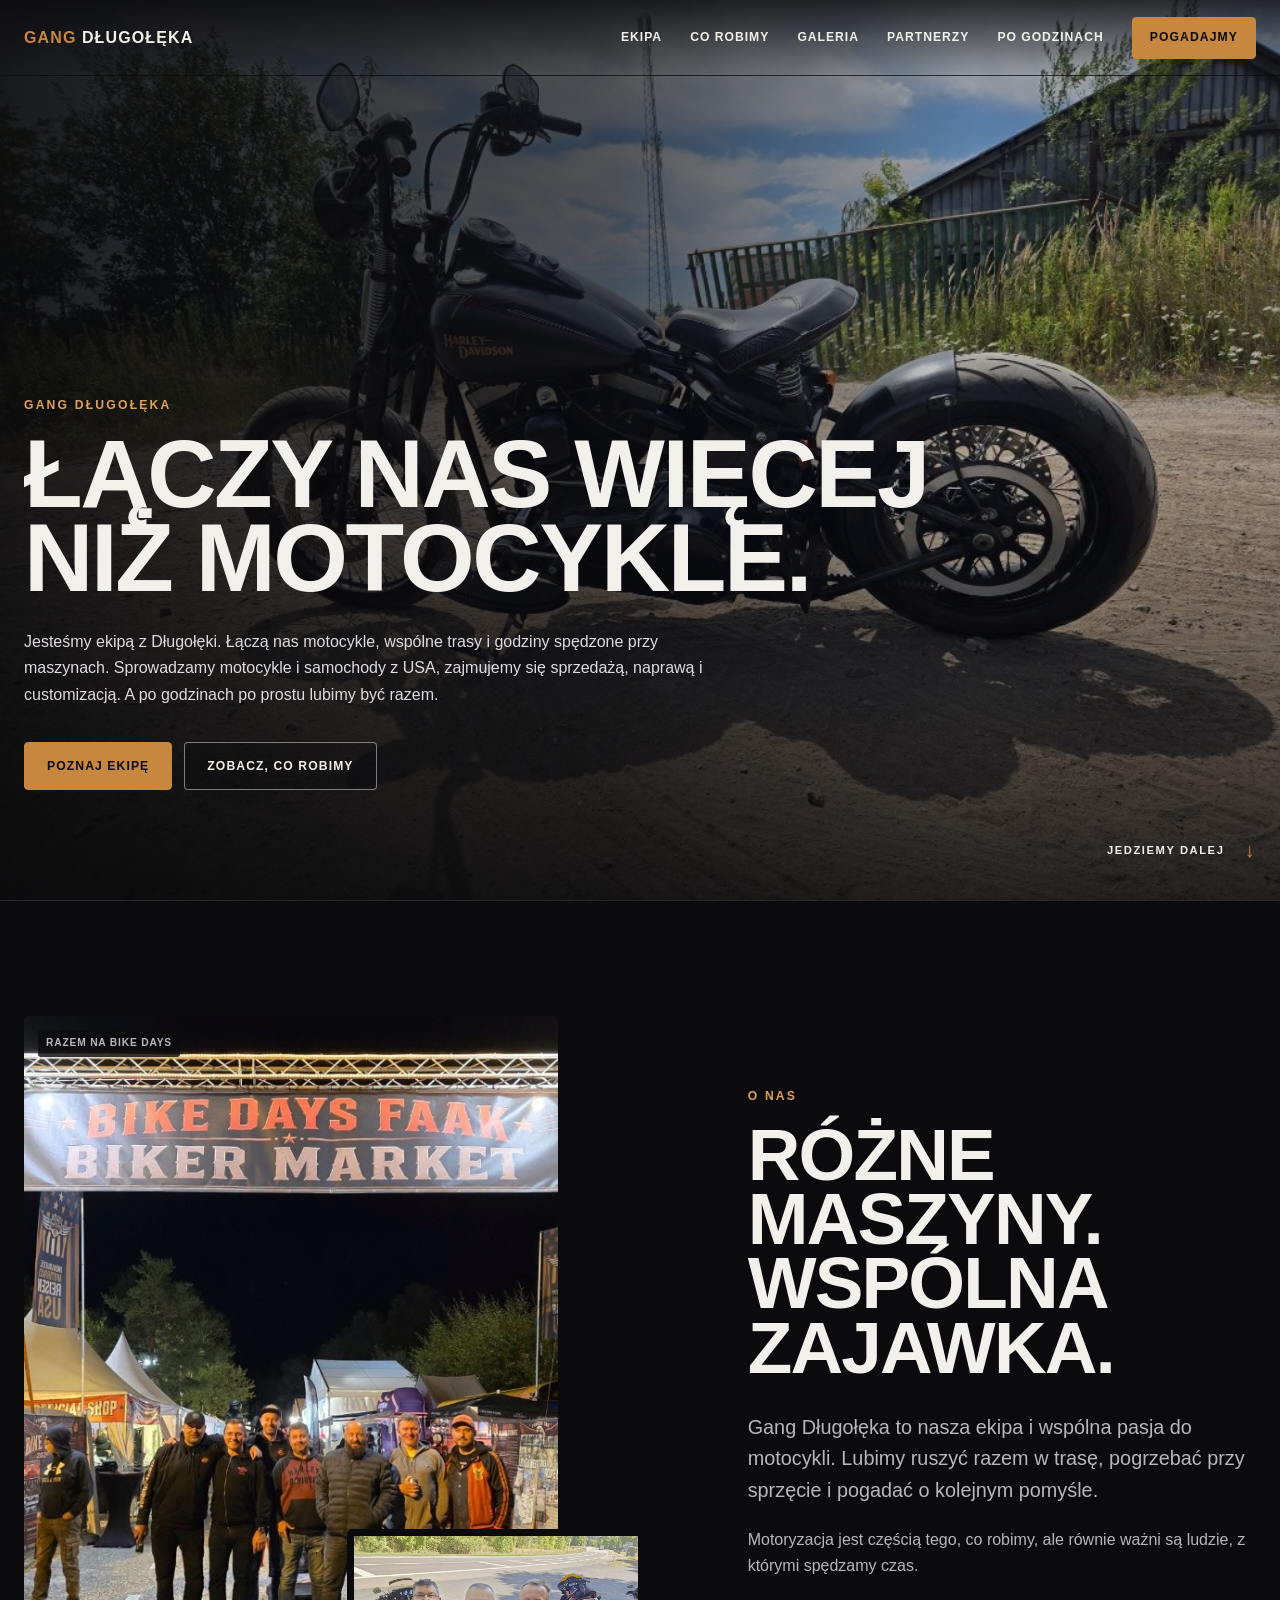
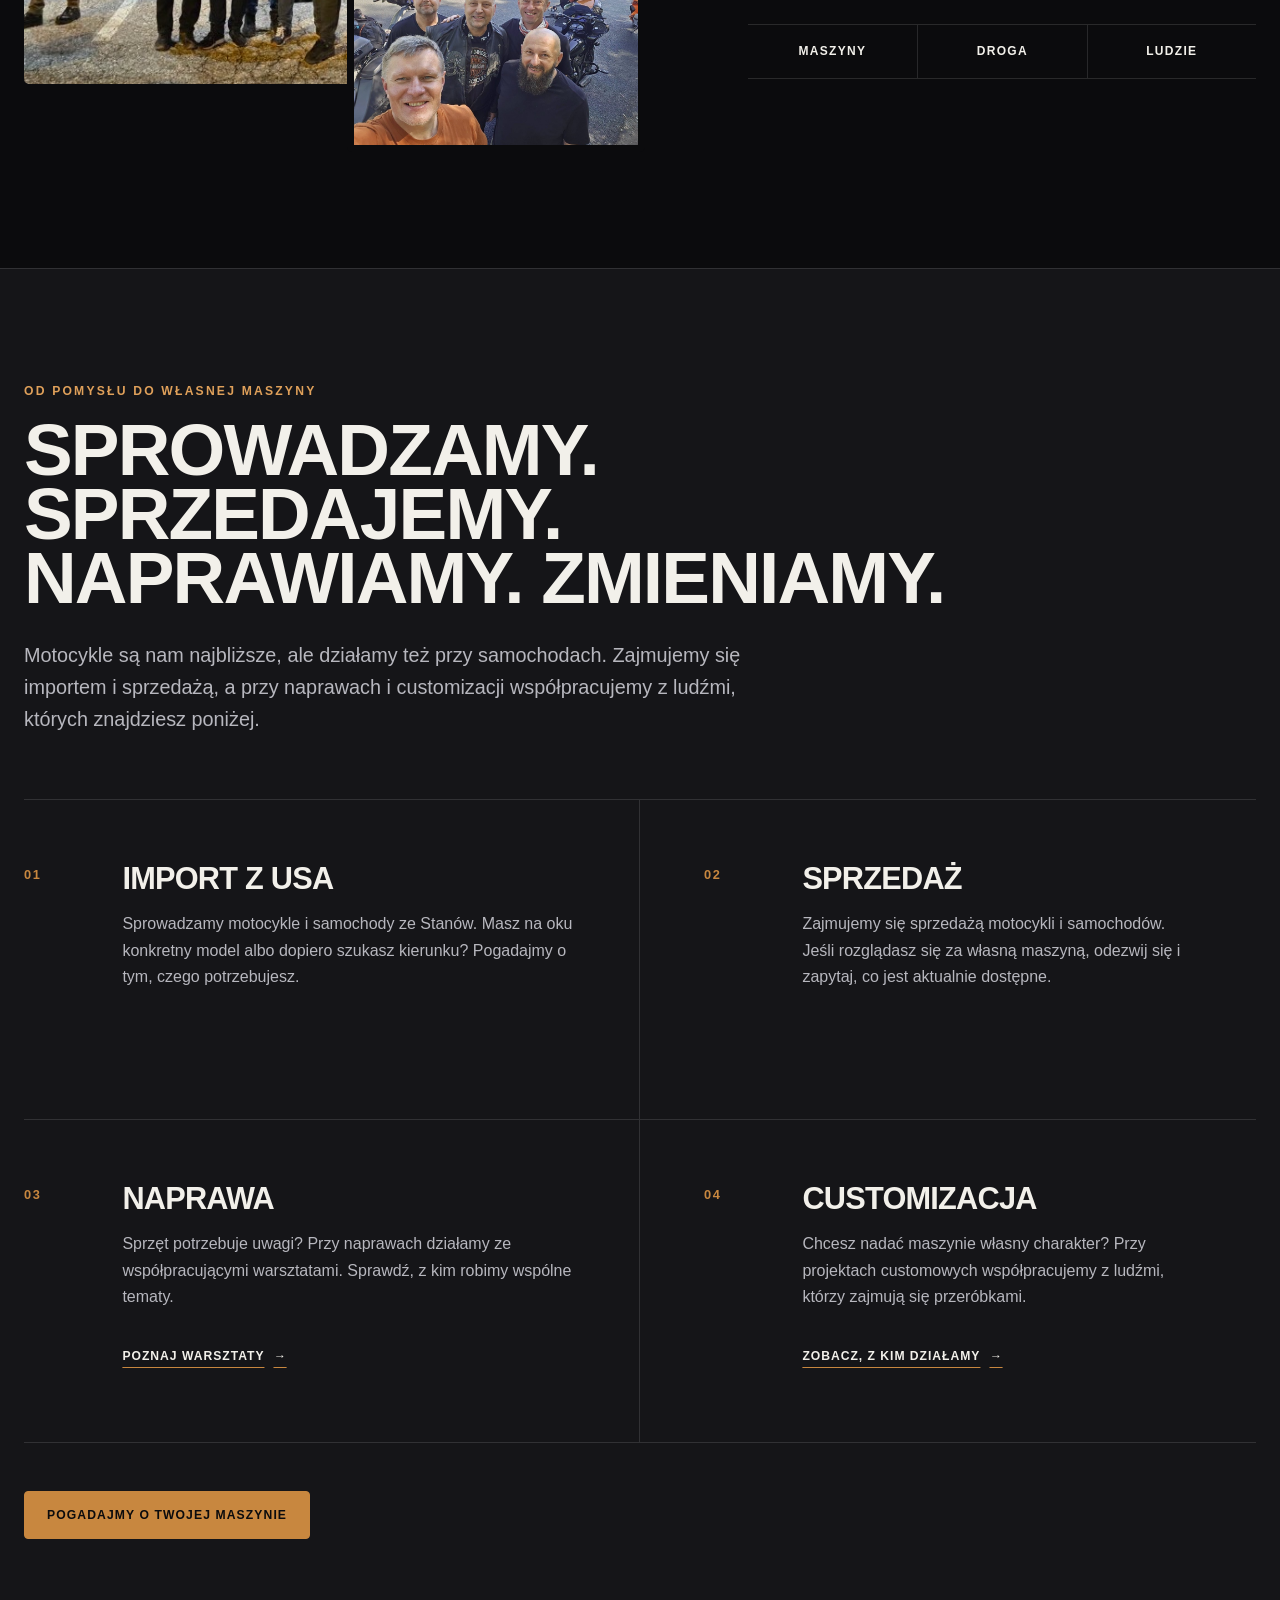
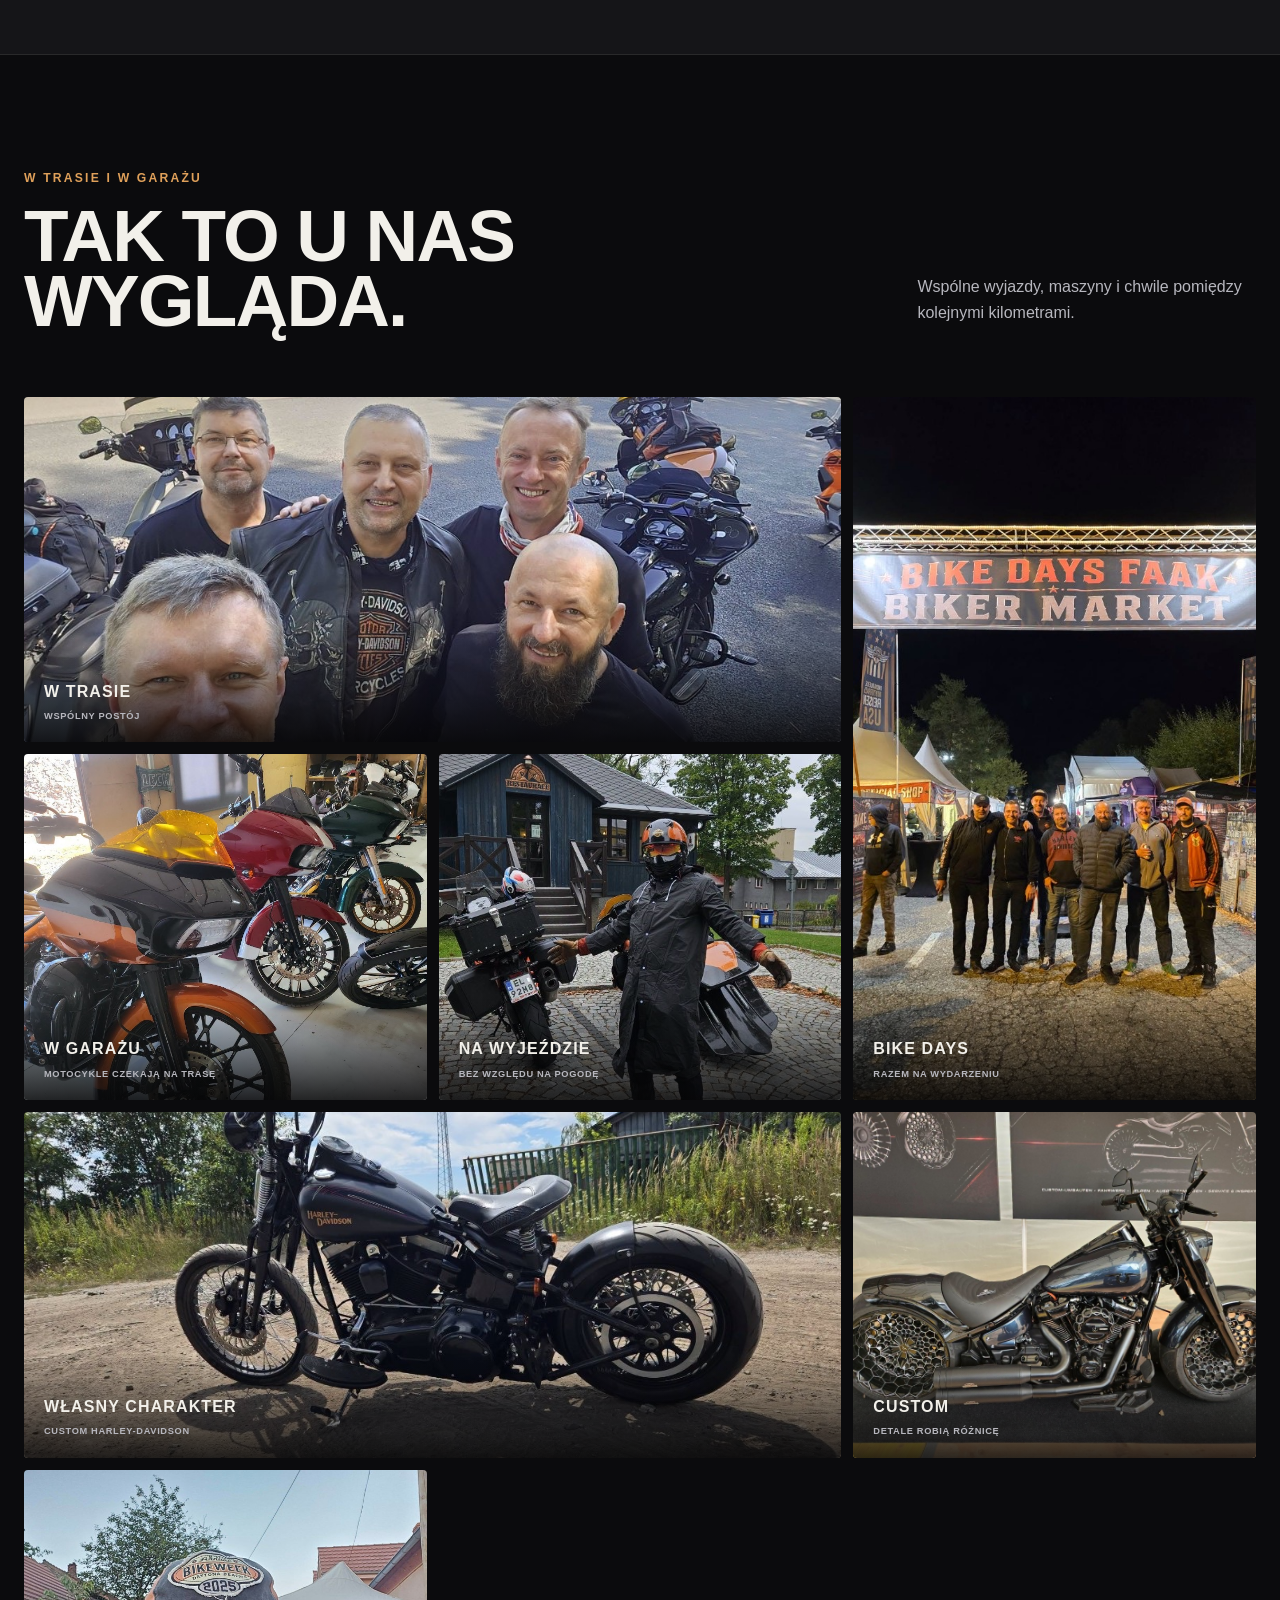
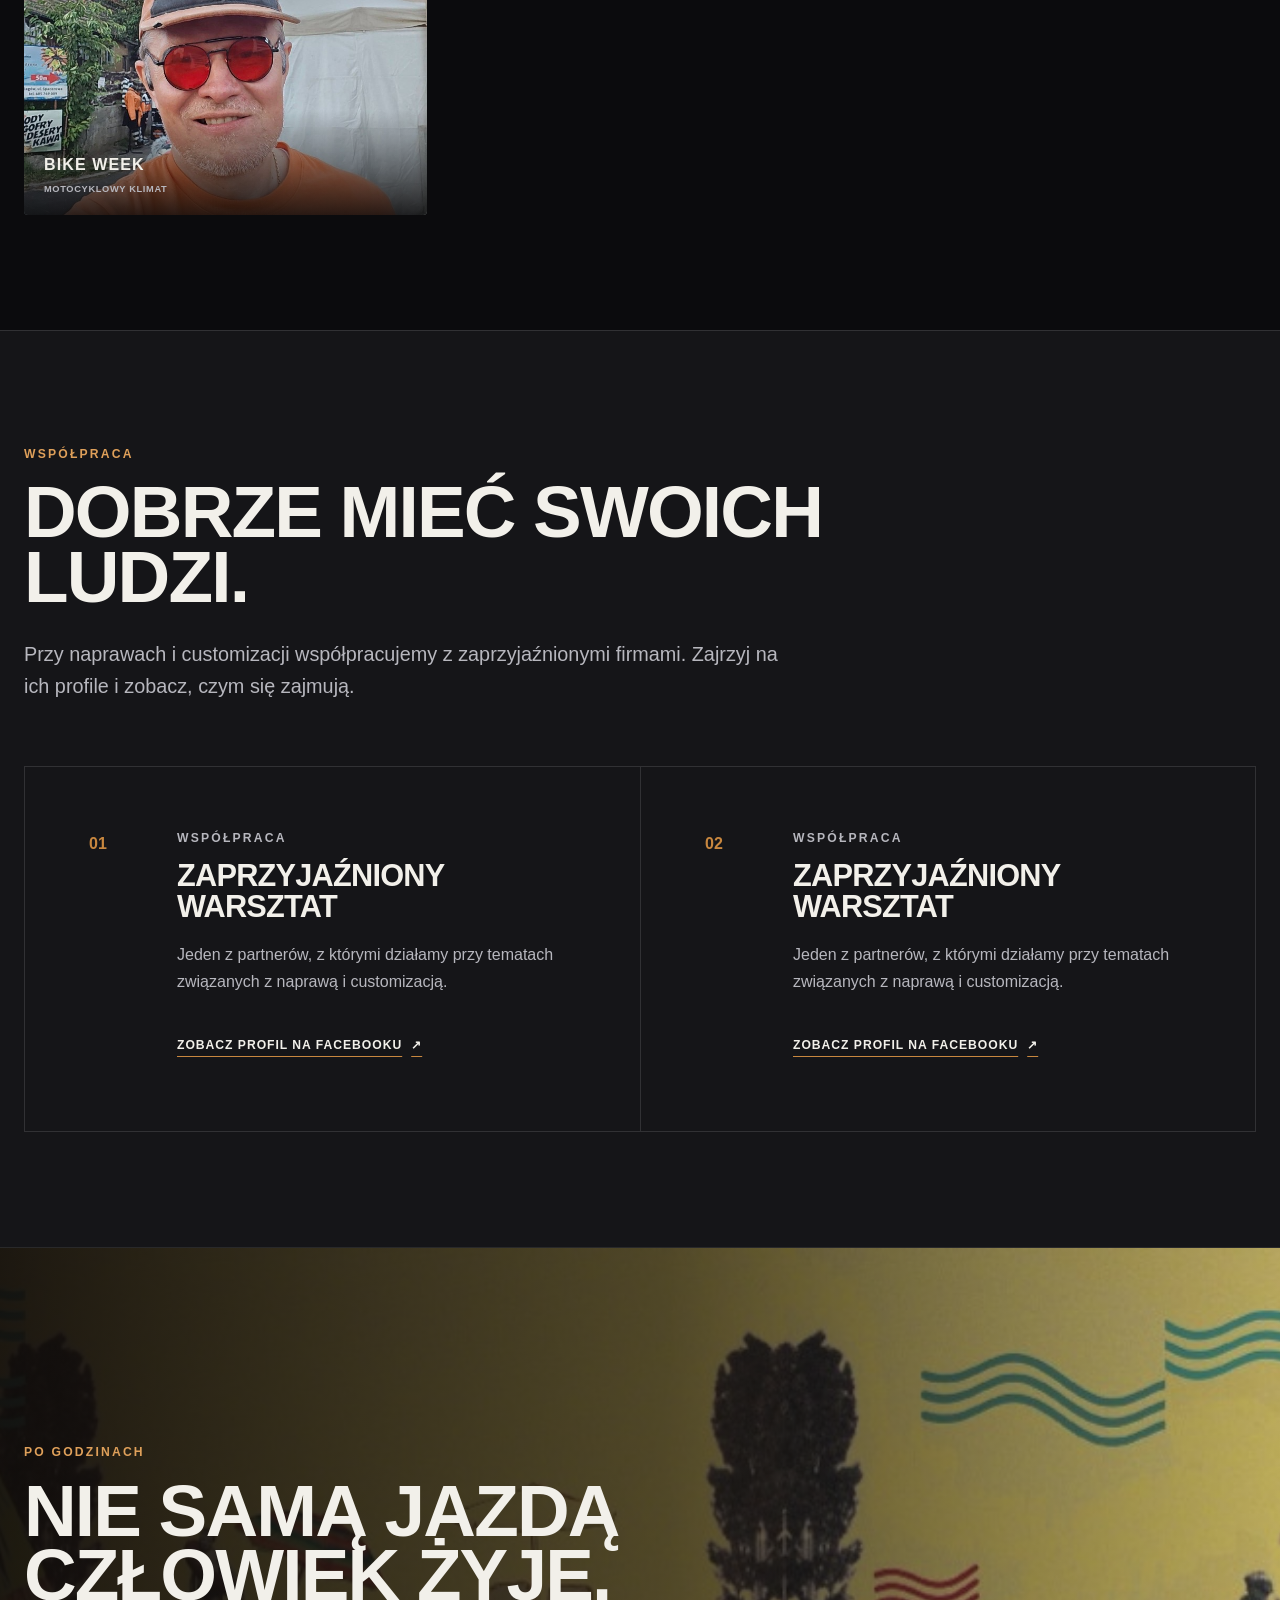
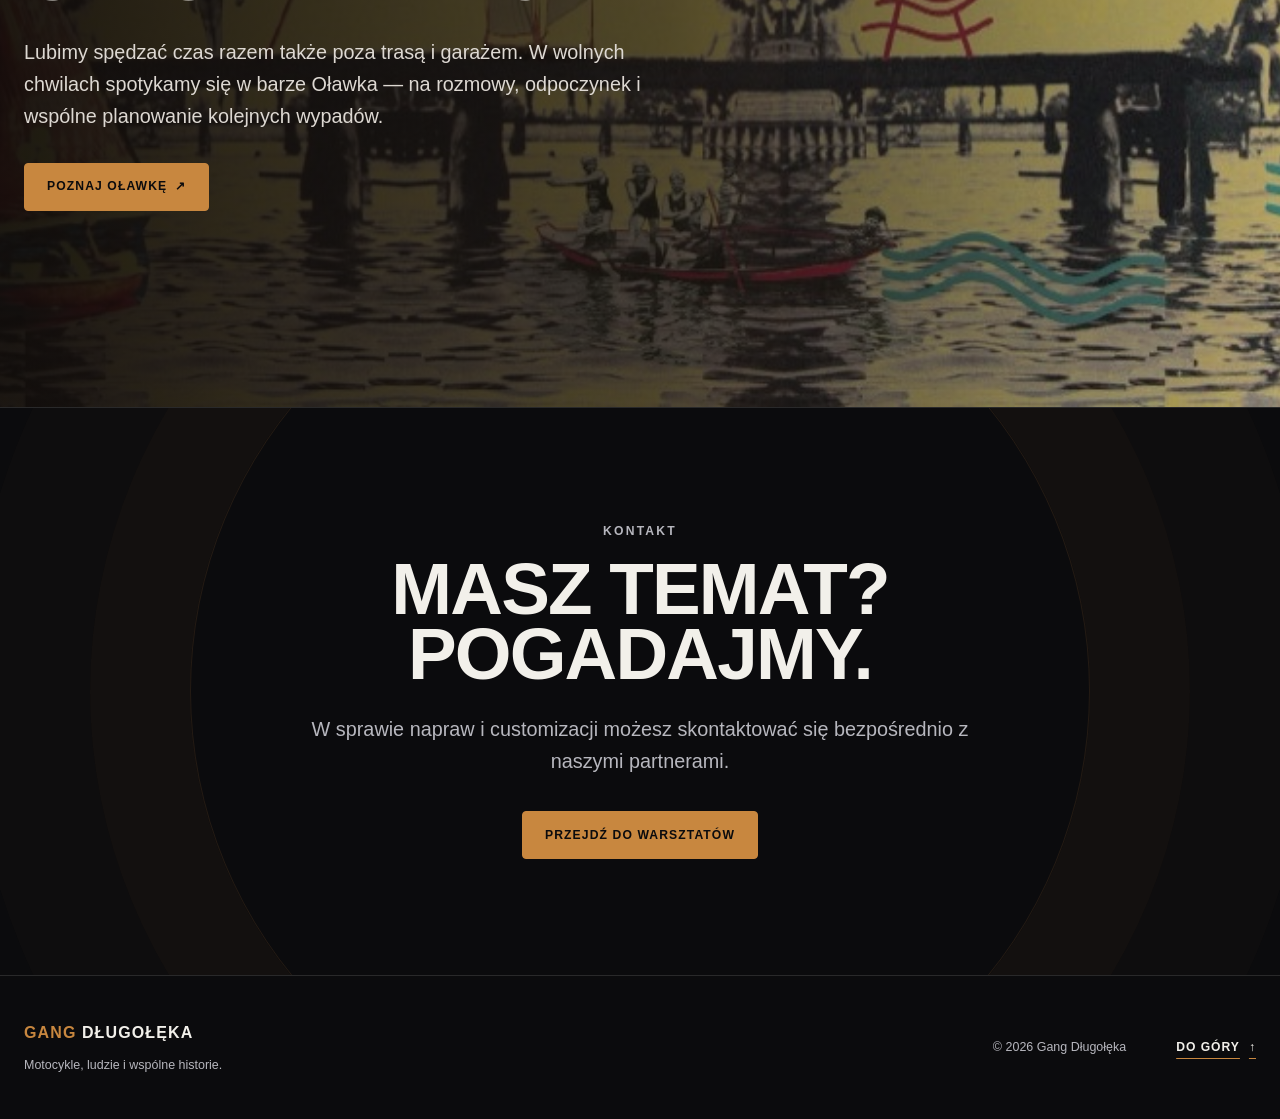
==== index.html @ 63f423cb "Dodaj stronę Gang Długołęka" ====
<!doctype html>
<html lang="pl">
<head>
  <meta charset="utf-8">
  <meta name="viewport" content="width=device-width, initial-scale=1">
  <meta name="theme-color" content="#0b0b0d">
  <meta name="description" content="Poznaj Gang Długołęka: ekipę motocyklową, import i sprzedaż motocykli oraz samochodów z USA, naprawę, customizację i wspólne chwile w Oławce.">
  <meta property="og:type" content="website">
  <meta property="og:locale" content="pl_PL">
  <meta property="og:title" content="Gang Długołęka | Motocykle, import z USA i wspólna pasja">
  <meta property="og:description" content="Ekipa, motocykle, import z USA i wspólne chwile poza garażem.">
  <meta property="og:image" content="assets/images/social-preview.svg">
  <title>Gang Długołęka | Motocykle, import z USA i wspólna pasja</title>
  <link rel="icon" href="assets/images/favicon.svg" type="image/svg+xml">
  <link rel="stylesheet" href="styles.css">
  <script src="script.js" defer></script>
</head>
<body>
  <a class="skip-link" href="#main">Przejdź do treści</a>

  <header class="site-header" data-header>
    <a class="wordmark" href="#hero" aria-label="Gang Długołęka — strona główna">
      <span>Gang</span> Długołęka
    </a>
    <button class="menu-toggle" type="button" aria-expanded="false" aria-controls="site-nav">
      <span class="menu-toggle__label">Menu</span>
      <span class="menu-toggle__icon" aria-hidden="true"></span>
    </button>
    <nav class="site-nav" id="site-nav" aria-label="Główna">
      <div class="site-nav__inner">
        <a href="#ekipa">Ekipa</a>
        <a href="#co-robimy">Co robimy</a>
        <a href="#galeria">Galeria</a>
        <a href="#partnerzy">Partnerzy</a>
        <a href="#olawka">Po godzinach</a>
        <a class="button button--small" href="#kontakt">Pogadajmy</a>
      </div>
    </nav>
  </header>

  <main id="main">
    <section class="hero" id="hero" aria-labelledby="hero-title">
      <img class="hero__image" src="assets/images/custom-harley.jpg" width="1024" height="768" alt="" fetchpriority="high">
      <div class="hero__shade" aria-hidden="true"></div>
      <div class="container hero__content">
        <p class="eyebrow">Gang Długołęka</p>
        <h1 id="hero-title">Łączy nas więcej<br>niż motocykle.</h1>
        <p class="hero__lead">Jesteśmy ekipą z Długołęki. Łączą nas motocykle, wspólne trasy i godziny spędzone przy maszynach. Sprowadzamy motocykle i samochody z USA, zajmujemy się sprzedażą, naprawą i customizacją. A po godzinach po prostu lubimy być razem.</p>
        <div class="actions">
          <a class="button" href="#ekipa">Poznaj ekipę</a>
          <a class="button button--ghost" href="#co-robimy">Zobacz, co robimy</a>
        </div>
      </div>
      <a class="hero__scroll" href="#ekipa">
        <span>Jedziemy dalej</span><span aria-hidden="true">↓</span>
      </a>
    </section>

    <section class="section section--intro" id="ekipa" aria-labelledby="ekipa-title">
      <div class="container split">
        <div class="split__visual reveal">
          <figure class="media media--portrait">
            <img src="assets/images/ekipa-bike-days.jpg" width="576" height="1024" alt="Ekipa Gangu Długołęka podczas Bike Days" loading="lazy">
            <figcaption>Razem na Bike Days</figcaption>
          </figure>
          <figure class="media media--inset">
            <img src="assets/images/ekipa-w-trasie.jpg" width="1024" height="768" alt="Ekipa podczas postoju na wspólnej trasie" loading="lazy">
          </figure>
        </div>
        <div class="split__copy reveal">
          <p class="eyebrow">O nas</p>
          <h2 id="ekipa-title">Różne maszyny.<br>Wspólna zajawka.</h2>
          <p class="lead">Gang Długołęka to nasza ekipa i wspólna pasja do motocykli. Lubimy ruszyć razem w trasę, pogrzebać przy sprzęcie i pogadać o kolejnym pomyśle.</p>
          <p>Motoryzacja jest częścią tego, co robimy, ale równie ważni są ludzie, z którymi spędzamy czas.</p>
          <div class="statement" aria-label="Najważniejsze elementy naszej ekipy">
            <span>Maszyny</span><span>Droga</span><span>Ludzie</span>
          </div>
        </div>
      </div>
    </section>

    <section class="section section--dark" id="co-robimy" aria-labelledby="services-title">
      <div class="container">
        <div class="section-heading reveal">
          <p class="eyebrow">Od pomysłu do własnej maszyny</p>
          <h2 id="services-title">Sprowadzamy. Sprzedajemy.<br>Naprawiamy. Zmieniamy.</h2>
          <p class="lead">Motocykle są nam najbliższe, ale działamy też przy samochodach. Zajmujemy się importem i sprzedażą, a przy naprawach i customizacji współpracujemy z ludźmi, których znajdziesz poniżej.</p>
        </div>
        <div class="services">
          <article class="service reveal">
            <span class="service__number">01</span>
            <div>
              <h3>Import z USA</h3>
              <p>Sprowadzamy motocykle i samochody ze Stanów. Masz na oku konkretny model albo dopiero szukasz kierunku? Pogadajmy o tym, czego potrzebujesz.</p>
            </div>
          </article>
          <article class="service reveal">
            <span class="service__number">02</span>
            <div>
              <h3>Sprzedaż</h3>
              <p>Zajmujemy się sprzedażą motocykli i samochodów. Jeśli rozglądasz się za własną maszyną, odezwij się i zapytaj, co jest aktualnie dostępne.</p>
            </div>
          </article>
          <article class="service reveal">
            <span class="service__number">03</span>
            <div>
              <h3>Naprawa</h3>
              <p>Sprzęt potrzebuje uwagi? Przy naprawach działamy ze współpracującymi warsztatami. Sprawdź, z kim robimy wspólne tematy.</p>
              <a class="text-link" href="#partnerzy">Poznaj warsztaty <span aria-hidden="true">→</span></a>
            </div>
          </article>
          <article class="service reveal">
            <span class="service__number">04</span>
            <div>
              <h3>Customizacja</h3>
              <p>Chcesz nadać maszynie własny charakter? Przy projektach customowych współpracujemy z ludźmi, którzy zajmują się przeróbkami.</p>
              <a class="text-link" href="#partnerzy">Zobacz, z kim działamy <span aria-hidden="true">→</span></a>
            </div>
          </article>
        </div>
        <a class="button section-cta" href="#kontakt">Pogadajmy o Twojej maszynie</a>
      </div>
    </section>

    <section class="section" id="galeria" aria-labelledby="gallery-title">
      <div class="container">
        <div class="section-heading section-heading--row reveal">
          <div>
            <p class="eyebrow">W trasie i w garażu</p>
            <h2 id="gallery-title">Tak to u nas wygląda.</h2>
          </div>
          <p>Wspólne wyjazdy, maszyny i chwile pomiędzy kolejnymi kilometrami.</p>
        </div>
        <div class="gallery">
          <a class="gallery__item gallery__item--wide reveal" href="assets/images/ekipa-w-trasie.jpg" data-gallery-item data-caption="Wspólny postój na trasie">
            <img src="assets/images/ekipa-w-trasie.jpg" width="1024" height="768" alt="Pięciu członków ekipy podczas postoju przy motocyklach" loading="lazy">
            <span>W trasie <small>wspólny postój</small></span>
          </a>
          <a class="gallery__item gallery__item--tall reveal" href="assets/images/ekipa-bike-days.jpg" data-gallery-item data-caption="Ekipa na Bike Days">
            <img src="assets/images/ekipa-bike-days.jpg" width="576" height="1024" alt="Siedmiu członków ekipy pod bramą Bike Days" loading="lazy">
            <span>Bike Days <small>razem na wydarzeniu</small></span>
          </a>
          <a class="gallery__item reveal" href="assets/images/motocykle-w-garazu.jpg" data-gallery-item data-caption="Motocykle w garażu">
            <img src="assets/images/motocykle-w-garazu.jpg" width="768" height="1024" alt="Trzy motocykle ustawione w garażu" loading="lazy">
            <span>W garażu <small>motocykle czekają na trasę</small></span>
          </a>
          <a class="gallery__item reveal" href="assets/images/motocyklista-na-wyjezdzie.jpg" data-gallery-item data-caption="Gotowy na kolejne kilometry">
            <img src="assets/images/motocyklista-na-wyjezdzie.jpg" width="576" height="1024" alt="Motocyklista w stroju przeciwdeszczowym stojący przy motocyklach" loading="lazy">
            <span>Na wyjeździe <small>bez względu na pogodę</small></span>
          </a>
          <a class="gallery__item gallery__item--wide reveal" href="assets/images/custom-harley.jpg" data-gallery-item data-caption="Harley-Davidson w customowym wydaniu">
            <img src="assets/images/custom-harley.jpg" width="1024" height="768" alt="Czarny customowy Harley-Davidson sfotografowany z boku" loading="lazy">
            <span>Własny charakter <small>custom Harley-Davidson</small></span>
          </a>
          <a class="gallery__item reveal" href="assets/images/custom-bike-show.jpg" data-gallery-item data-caption="Customowy motocykl prezentowany na wydarzeniu">
            <img src="assets/images/custom-bike-show.jpg" width="1024" height="768" alt="Czarny customowy motocykl z ozdobnymi kołami" loading="lazy">
            <span>Custom <small>detale robią różnicę</small></span>
          </a>
          <a class="gallery__item reveal" href="assets/images/bike-week-portret.jpg" data-gallery-item data-caption="Motocyklowy klimat Bike Week">
            <img src="assets/images/bike-week-portret.jpg" width="765" height="1024" alt="Uczestnik Bike Week w czapce i pomarańczowej koszulce" loading="lazy">
            <span>Bike Week <small>motocyklowy klimat</small></span>
          </a>
        </div>
      </div>
    </section>

    <section class="section section--partners" id="partnerzy" aria-labelledby="partners-title">
      <div class="container">
        <div class="section-heading reveal">
          <p class="eyebrow">Współpraca</p>
          <h2 id="partners-title">Dobrze mieć swoich ludzi.</h2>
          <p class="lead">Przy naprawach i customizacji współpracujemy z zaprzyjaźnionymi firmami. Zajrzyj na ich profile i zobacz, czym się zajmują.</p>
        </div>
        <div class="partners">
          <!-- PODMIANA PARTNERÓW: potwierdzone nazwy należy zmienić wyłącznie w tych dwóch nagłówkach. -->
          <article class="partner reveal">
            <span class="partner__mark" aria-hidden="true">01</span>
            <div>
              <p class="eyebrow">Współpraca</p>
              <h3 data-partner-name="0">Zaprzyjaźniony warsztat</h3>
              <p>Jeden z partnerów, z którymi działamy przy tematach związanych z naprawą i customizacją.</p>
              <a class="text-link external" href="https://www.facebook.com/igomie" target="_blank" rel="noopener noreferrer">Zobacz profil na Facebooku <span aria-hidden="true">↗</span><span class="sr-only"> (otwiera się w nowej karcie)</span></a>
            </div>
          </article>
          <article class="partner reveal">
            <span class="partner__mark" aria-hidden="true">02</span>
            <div>
              <p class="eyebrow">Współpraca</p>
              <h3 data-partner-name="1">Zaprzyjaźniony warsztat</h3>
              <p>Jeden z partnerów, z którymi działamy przy tematach związanych z naprawą i customizacją.</p>
              <a class="text-link external" href="https://www.facebook.com/profile.php?id=61566479323769" target="_blank" rel="noopener noreferrer">Zobacz profil na Facebooku <span aria-hidden="true">↗</span><span class="sr-only"> (otwiera się w nowej karcie)</span></a>
            </div>
          </article>
        </div>
      </div>
    </section>

    <section class="section olawka" id="olawka" aria-labelledby="olawka-title">
      <img class="olawka__image" src="assets/images/bar-olawka.jpg" width="1024" height="389" alt="" loading="lazy">
      <div class="olawka__shade" aria-hidden="true"></div>
      <div class="container olawka__content reveal">
        <p class="eyebrow">Po godzinach</p>
        <h2 id="olawka-title">Nie samą jazdą<br>człowiek żyje.</h2>
        <p class="lead">Lubimy spędzać czas razem także poza trasą i garażem. W wolnych chwilach spotykamy się w barze Oławka — na rozmowy, odpoczynek i wspólne planowanie kolejnych wypadów.</p>
        <a class="button" href="https://www.facebook.com/OlawkaChilloutRestoBar" target="_blank" rel="noopener noreferrer">Poznaj Oławkę <span aria-hidden="true">↗</span><span class="sr-only"> (otwiera się w nowej karcie)</span></a>
      </div>
    </section>

    <section class="section contact" id="kontakt" aria-labelledby="contact-title">
      <div class="container contact__inner reveal">
        <p class="eyebrow">Kontakt</p>
        <h2 id="contact-title">Masz temat?<br>Pogadajmy.</h2>
        <!-- KONTAKT: po otrzymaniu zweryfikowanych danych zamień poniższy wariant zastępczy. -->
        <p class="lead">W sprawie napraw i customizacji możesz skontaktować się bezpośrednio z naszymi partnerami.</p>
        <a class="button" href="#partnerzy">Przejdź do warsztatów</a>
      </div>
    </section>
  </main>

  <footer class="site-footer">
    <div class="container site-footer__inner">
      <div>
        <a class="wordmark" href="#hero"><span>Gang</span> Długołęka</a>
        <p>Motocykle, ludzie i wspólne historie.</p>
      </div>
      <p>© <span data-year>2026</span> Gang Długołęka</p>
      <a class="text-link" href="#hero">Do góry <span aria-hidden="true">↑</span></a>
    </div>
  </footer>

  <dialog class="lightbox" aria-labelledby="lightbox-caption">
    <button class="lightbox__close" type="button" aria-label="Zamknij galerię">×</button>
    <button class="lightbox__nav lightbox__nav--prev" type="button" aria-label="Poprzednie zdjęcie">←</button>
    <figure>
      <img class="lightbox__image" src="assets/images/trasa-demo.svg" alt="">
      <figcaption>
        <span id="lightbox-caption"></span>
        <span class="lightbox__count" aria-live="polite"></span>
      </figcaption>
    </figure>
    <button class="lightbox__nav lightbox__nav--next" type="button" aria-label="Następne zdjęcie">→</button>
  </dialog>
</body>
</html>
---- styles.css ----
/* Gang Długołęka — główne tokeny wizualne */
:root {
  --bg: #0b0b0d;
  --surface: #151518;
  --surface-warm: #191512;
  --text: #f2f0ea;
  --muted: #b7b7be;
  --accent: #c8873f;
  --accent-hover: #dfa05a;
  --line: rgba(255, 255, 255, 0.12);
  --header-height: 76px;
  --container: 1280px;
  --display: "Arial Narrow", "Roboto Condensed", "Helvetica Neue", Arial, sans-serif;
  --body: Inter, "Segoe UI", Helvetica, Arial, sans-serif;
}

*, *::before, *::after { box-sizing: border-box; }

html {
  color-scheme: dark;
  scroll-behavior: smooth;
  scroll-padding-top: var(--header-height);
}

body {
  margin: 0;
  min-width: 320px;
  overflow-x: hidden;
  background: var(--bg);
  color: var(--text);
  font-family: var(--body);
  font-size: 1rem;
  line-height: 1.65;
  -webkit-font-smoothing: antialiased;
}

body.menu-open { overflow: hidden; }
img { display: block; max-width: 100%; }
a { color: inherit; }
button, a { -webkit-tap-highlight-color: transparent; }
button { font: inherit; }

:focus-visible {
  outline: 3px solid #f0ae64;
  outline-offset: 4px;
}

.sr-only {
  position: absolute;
  width: 1px;
  height: 1px;
  padding: 0;
  margin: -1px;
  overflow: hidden;
  clip: rect(0, 0, 0, 0);
  white-space: nowrap;
  border: 0;
}

.skip-link {
  position: fixed;
  z-index: 1000;
  top: 12px;
  left: 12px;
  padding: 12px 18px;
  transform: translateY(-160%);
  background: var(--text);
  color: var(--bg);
  font-weight: 700;
  text-decoration: none;
}

.skip-link:focus { transform: translateY(0); }

.container {
  width: min(calc(100% - 48px), var(--container));
  margin-inline: auto;
}

.site-header {
  position: fixed;
  z-index: 100;
  inset: 0 0 auto;
  display: flex;
  align-items: center;
  height: var(--header-height);
  padding-inline: max(24px, calc((100vw - var(--container)) / 2));
  border-bottom: 1px solid transparent;
  background: linear-gradient(to bottom, rgba(11, 11, 13, 0.78), transparent);
  transition: background-color 250ms ease, border-color 250ms ease;
}

.site-header.is-scrolled,
.site-header.is-open {
  border-color: var(--line);
  background: rgba(11, 11, 13, 0.95);
  backdrop-filter: blur(14px);
}

.wordmark {
  position: relative;
  z-index: 2;
  display: inline-flex;
  gap: 0.34em;
  align-items: baseline;
  color: var(--text);
  font-family: var(--display);
  font-size: 1rem;
  font-stretch: condensed;
  font-weight: 800;
  letter-spacing: 0.07em;
  line-height: 1;
  text-decoration: none;
  text-transform: uppercase;
}

.wordmark span { color: var(--accent); }

.site-nav { margin-left: auto; }
.site-nav__inner { display: flex; align-items: center; gap: clamp(18px, 2.2vw, 34px); }
.site-nav a:not(.button) {
  font-size: 0.76rem;
  font-weight: 700;
  letter-spacing: 0.08em;
  text-decoration: none;
  text-transform: uppercase;
}
.site-nav a:not(.button):hover { color: var(--accent-hover); }
.menu-toggle { display: none; }

.button {
  display: inline-flex;
  min-height: 48px;
  padding: 12px 22px;
  align-items: center;
  justify-content: center;
  gap: 8px;
  border: 1px solid var(--accent);
  border-radius: 4px;
  background: var(--accent);
  color: #0b0b0d;
  font-size: 0.76rem;
  font-weight: 800;
  letter-spacing: 0.09em;
  line-height: 1.2;
  text-align: center;
  text-decoration: none;
  text-transform: uppercase;
  transition: background-color 180ms ease, border-color 180ms ease, color 180ms ease;
}

.button:hover { border-color: var(--accent-hover); background: var(--accent-hover); }
.button--small { min-height: 42px; padding: 9px 17px; }
.button--ghost { border-color: rgba(255,255,255,.45); background: rgba(11,11,13,.25); color: var(--text); }
.button--ghost:hover { border-color: var(--text); background: var(--text); color: var(--bg); }
.text-link {
  display: inline-flex;
  min-height: 44px;
  align-items: center;
  gap: 9px;
  color: var(--text);
  font-size: .76rem;
  font-weight: 800;
  letter-spacing: .08em;
  text-decoration-color: var(--accent);
  text-decoration-thickness: 1px;
  text-underline-offset: 7px;
  text-transform: uppercase;
}
.text-link:hover { color: var(--accent-hover); }

.hero {
  position: relative;
  display: grid;
  min-height: max(720px, 100svh);
  align-items: end;
  isolation: isolate;
  overflow: hidden;
}

.hero__image, .hero__shade {
  position: absolute;
  z-index: -2;
  inset: 0;
  width: 100%;
  height: 100%;
}

.hero__image { object-fit: cover; object-position: 65% center; }
.hero__shade {
  z-index: -1;
  background:
    linear-gradient(90deg, rgba(8,8,10,.9) 0%, rgba(8,8,10,.62) 48%, rgba(8,8,10,.18) 76%),
    linear-gradient(0deg, rgba(8,8,10,.8) 0%, transparent 46%, rgba(8,8,10,.18));
}

.hero__content { padding-block: calc(var(--header-height) + 80px) 110px; }
.eyebrow {
  margin: 0 0 18px;
  color: var(--accent-hover);
  font-family: var(--display);
  font-size: .76rem;
  font-weight: 800;
  letter-spacing: .18em;
  line-height: 1.3;
  text-transform: uppercase;
}

h1, h2, h3 {
  margin: 0;
  font-family: var(--display);
  font-stretch: condensed;
  font-weight: 800;
  letter-spacing: -.025em;
  line-height: .88;
  text-transform: uppercase;
}

h1 { max-width: 1050px; font-size: clamp(3.2rem, 7.5vw, 7rem); }
h2 { font-size: clamp(2.7rem, 5.7vw, 5.4rem); }
h3 { font-size: clamp(1.65rem, 2.4vw, 2.3rem); line-height: 1; }
.hero__lead {
  max-width: 710px;
  margin: 28px 0 0;
  color: #dedce0;
  font-size: clamp(1rem, 1.2vw, 1.14rem);
}
.actions { display: flex; flex-wrap: wrap; gap: 12px; margin-top: 34px; }
.hero__scroll {
  position: absolute;
  right: max(24px, calc((100vw - var(--container)) / 2));
  bottom: 28px;
  display: flex;
  min-height: 44px;
  align-items: center;
  gap: 20px;
  font-size: .7rem;
  font-weight: 800;
  letter-spacing: .14em;
  text-decoration: none;
  text-transform: uppercase;
}
.hero__scroll span:last-child { color: var(--accent); font-size: 1.25rem; }

.section {
  position: relative;
  padding-block: clamp(90px, 9vw, 128px);
  border-top: 1px solid var(--line);
  scroll-margin-top: var(--header-height);
}
.section--dark { background: var(--surface); }
.split { display: grid; grid-template-columns: minmax(0, 1.1fr) minmax(340px, .9fr); gap: clamp(52px, 8vw, 120px); align-items: center; }
.split__visual { position: relative; padding: 0 14% 11% 0; }
.media { margin: 0; overflow: hidden; border-radius: 5px; background: var(--surface); }
.media img { width: 100%; height: 100%; object-fit: cover; }
.media--portrait { aspect-ratio: 4 / 5; }
.media--inset {
  position: absolute;
  right: 0;
  bottom: 0;
  width: 48%;
  aspect-ratio: 4 / 3;
  border: 7px solid var(--bg);
}
.media figcaption {
  position: absolute;
  top: 14px;
  left: 14px;
  padding: 5px 8px;
  border-radius: 3px;
  background: rgba(11,11,13,.82);
  color: var(--muted);
  font-size: .64rem;
  font-weight: 700;
  letter-spacing: .08em;
  text-transform: uppercase;
}
.split__copy > p:not(.eyebrow), .section-heading > p:not(.eyebrow), .partner p, .contact p { color: var(--muted); }
.lead { font-size: clamp(1.05rem, 1.55vw, 1.28rem); line-height: 1.6; }
.split__copy .lead { margin-top: 32px; }
.split__copy > p:last-of-type { margin-bottom: 0; }
.statement {
  display: grid;
  grid-template-columns: repeat(3, 1fr);
  margin-top: 44px;
  border-block: 1px solid var(--line);
}
.statement span {
  padding: 17px 8px;
  color: var(--text);
  font-family: var(--display);
  font-size: .75rem;
  font-weight: 800;
  letter-spacing: .11em;
  text-align: center;
  text-transform: uppercase;
}
.statement span + span { border-left: 1px solid var(--line); }

.section-heading { max-width: 980px; margin-bottom: 64px; }
.section-heading .lead { max-width: 780px; margin: 30px 0 0; }
.section-heading--row {
  display: grid;
  max-width: none;
  grid-template-columns: 1.6fr .65fr;
  gap: 60px;
  align-items: end;
}
.section-heading--row > p { margin: 0 0 6px; }

.services { display: grid; grid-template-columns: repeat(2, 1fr); border-top: 1px solid var(--line); }
.service {
  display: grid;
  min-height: 320px;
  grid-template-columns: 60px 1fr;
  gap: clamp(18px, 3vw, 42px);
  padding: clamp(36px, 5vw, 68px);
  border-bottom: 1px solid var(--line);
}
.service:nth-child(odd) { padding-left: 0; border-right: 1px solid var(--line); }
.service__number { color: var(--accent); font-family: var(--display); font-size: .8rem; font-weight: 800; letter-spacing: .12em; }
.service p { max-width: 500px; color: var(--muted); }
.service .text-link { margin-top: 8px; }
.section-cta { margin-top: 48px; }

.gallery {
  display: grid;
  grid-auto-rows: minmax(230px, 27vw);
  grid-template-columns: repeat(12, 1fr);
  gap: 12px;
}
.gallery__item {
  position: relative;
  grid-column: span 4;
  overflow: hidden;
  border-radius: 4px;
  background: var(--surface);
}
.gallery__item--wide { grid-column: span 8; }
.gallery__item--tall { grid-row: span 2; }
.gallery__item img {
  width: 100%;
  height: 100%;
  object-fit: cover;
  transition: transform 500ms cubic-bezier(.2,.7,.2,1), filter 300ms ease;
}
.gallery__item > span {
  position: absolute;
  inset: auto 0 0;
  padding: 42px 20px 18px;
  background: linear-gradient(transparent, rgba(5,5,6,.84));
  font-family: var(--display);
  font-size: 1rem;
  font-weight: 800;
  letter-spacing: .07em;
  text-transform: uppercase;
}
.gallery__item small { display: block; margin-top: 4px; color: var(--muted); font-family: var(--body); font-size: .58rem; letter-spacing: .07em; }
.gallery__item:hover img { transform: scale(1.025); filter: brightness(1.08); }

.section--partners { background: var(--surface); }
.partners { display: grid; grid-template-columns: repeat(2, 1fr); border: 1px solid var(--line); }
.partner { display: grid; min-height: 350px; grid-template-columns: 60px 1fr; gap: 28px; padding: clamp(34px, 5vw, 66px); }
.partner + .partner { border-left: 1px solid var(--line); }
.partner__mark { color: var(--accent); font-family: var(--display); font-weight: 800; }
.partner h3 { margin-bottom: 20px; }
.partner .eyebrow { margin-bottom: 14px; }
.partner .text-link { margin-top: 12px; }

.olawka {
  display: grid;
  min-height: 760px;
  align-items: center;
  isolation: isolate;
  overflow: hidden;
}
.olawka__image, .olawka__shade { position: absolute; z-index: -2; inset: 0; width: 100%; height: 100%; }
.olawka__image { object-fit: cover; object-position: center; }
.olawka__shade { z-index: -1; background: linear-gradient(90deg, rgba(16,12,10,.94), rgba(16,12,10,.7) 52%, rgba(16,12,10,.2)); }
.olawka__content { width: min(calc(100% - 48px), var(--container)); }
.olawka__content > * { max-width: 670px; }
.olawka__content .lead { margin: 30px 0; color: #ddd8d2; }

.contact { overflow: hidden; text-align: center; }
.contact::before {
  position: absolute;
  inset: 50% auto auto 50%;
  width: min(80vw, 900px);
  aspect-ratio: 1;
  transform: translate(-50%, -50%);
  border: 1px solid rgba(200,135,63,.13);
  border-radius: 50%;
  box-shadow: 0 0 0 100px rgba(200,135,63,.025), 0 0 0 220px rgba(200,135,63,.016);
  content: "";
  pointer-events: none;
}
.contact__inner { position: relative; max-width: 880px; }
.contact .lead { max-width: 660px; margin: 28px auto 34px; }

.site-footer { padding-block: 44px; border-top: 1px solid var(--line); }
.site-footer__inner { display: grid; grid-template-columns: 1fr auto auto; gap: 50px; align-items: center; }
.site-footer p { margin: 9px 0 0; color: var(--muted); font-size: .78rem; }
.site-footer__inner > p { margin: 0; }

.lightbox {
  width: 100%;
  max-width: none;
  height: 100%;
  max-height: none;
  margin: 0;
  padding: 72px clamp(18px, 6vw, 90px) 30px;
  border: 0;
  background: rgba(8,8,10,.97);
  color: var(--text);
}
.lightbox::backdrop { background: rgba(0,0,0,.92); }
.lightbox[open] { display: grid; grid-template-columns: 54px minmax(0, 1fr) 54px; gap: 20px; align-items: center; }
.lightbox figure { display: grid; min-width: 0; height: 100%; margin: 0; grid-template-rows: minmax(0, 1fr) auto; }
.lightbox__image { width: 100%; height: 100%; object-fit: contain; }
.lightbox figcaption { display: flex; justify-content: space-between; gap: 20px; padding-top: 18px; color: var(--muted); font-size: .84rem; }
.lightbox button {
  width: 48px;
  height: 48px;
  border: 1px solid var(--line);
  border-radius: 50%;
  background: rgba(21,21,24,.75);
  color: var(--text);
  cursor: pointer;
  font-size: 1.3rem;
}
.lightbox button:hover { border-color: var(--accent); color: var(--accent-hover); }
.lightbox__close { position: absolute; z-index: 2; top: 18px; right: 22px; }

.reveal { opacity: 1; transform: none; }
.js .reveal { opacity: 0; transform: translateY(18px); transition: opacity 420ms ease, transform 420ms ease; }
.js .reveal.is-visible { opacity: 1; transform: none; }

@media (max-width: 900px) {
  :root { --header-height: 68px; }
  .site-header { padding-inline: 24px; }
  .menu-toggle {
    position: relative;
    z-index: 2;
    display: inline-flex;
    min-width: 62px;
    min-height: 44px;
    margin-left: auto;
    padding: 8px 0;
    border: 0;
    align-items: center;
    justify-content: flex-end;
    gap: 10px;
    background: none;
    color: var(--text);
    cursor: pointer;
    font-size: .66rem;
    font-weight: 800;
    letter-spacing: .1em;
    text-transform: uppercase;
  }
  .menu-toggle__icon, .menu-toggle__icon::before, .menu-toggle__icon::after {
    display: block;
    width: 22px;
    height: 2px;
    background: currentColor;
    content: "";
    transition: transform 180ms ease, opacity 180ms ease;
  }
  .menu-toggle__icon { position: relative; }
  .menu-toggle__icon::before { position: absolute; top: -7px; }
  .menu-toggle__icon::after { position: absolute; top: 7px; }
  .menu-toggle[aria-expanded="true"] .menu-toggle__icon { background: transparent; }
  .menu-toggle[aria-expanded="true"] .menu-toggle__icon::before { top: 0; transform: rotate(45deg); }
  .menu-toggle[aria-expanded="true"] .menu-toggle__icon::after { top: 0; transform: rotate(-45deg); }
  .site-nav {
    visibility: hidden;
    position: fixed;
    inset: 0;
    display: grid;
    margin: 0;
    padding: calc(var(--header-height) + 40px) 24px 36px;
    align-items: center;
    background: rgba(11,11,13,.99);
    opacity: 0;
    transition: visibility 180ms, opacity 180ms ease;
  }
  .site-nav.is-open { visibility: visible; opacity: 1; }
  .site-nav__inner { display: grid; width: min(100%, 520px); margin: auto; gap: 4px; }
  .site-nav a:not(.button) { display: flex; min-height: 54px; align-items: center; border-bottom: 1px solid var(--line); font-family: var(--display); font-size: 1.4rem; }
  .site-nav .button { margin-top: 24px; }
  .split { grid-template-columns: 1fr; }
  .split__visual { max-width: 680px; }
  .services { grid-template-columns: 1fr; }
  .service:nth-child(odd) { padding-left: clamp(28px, 6vw, 54px); border-right: 0; }
  .service { min-height: 0; padding: clamp(36px, 7vw, 58px) clamp(28px, 6vw, 54px); }
  .section-heading--row { grid-template-columns: 1fr; gap: 24px; }
  .gallery { grid-auto-rows: minmax(250px, 43vw); }
  .gallery__item, .gallery__item--wide { grid-column: span 6; }
  .gallery__item--tall { grid-row: span 1; }
  .partners { grid-template-columns: 1fr; }
  .partner + .partner { border-top: 1px solid var(--line); border-left: 0; }
}

@media (max-width: 600px) {
  .container, .olawka__content { width: min(calc(100% - 36px), var(--container)); }
  .section { padding-block: 68px; }
  h1 { font-size: clamp(2.75rem, 13.5vw, 4.7rem); overflow-wrap: normal; }
  h2 { font-size: clamp(2.55rem, 12vw, 4rem); }
  .hero { min-height: max(740px, 100svh); }
  .hero__image { object-position: 73% center; }
  .hero__shade { background: linear-gradient(0deg, rgba(8,8,10,.95), rgba(8,8,10,.64) 68%, rgba(8,8,10,.25)); }
  .hero__content { padding-block: calc(var(--header-height) + 60px) 82px; }
  .hero__lead { margin-top: 20px; font-size: .93rem; line-height: 1.55; }
  .actions { display: grid; margin-top: 24px; }
  .button { width: 100%; }
  .hero__scroll { display: none; }
  .split { gap: 48px; }
  .split__visual { padding-right: 10%; padding-bottom: 12%; }
  .media--inset { width: 52%; border-width: 5px; }
  .statement { margin-top: 32px; }
  .statement span { font-size: .64rem; letter-spacing: .07em; }
  .section-heading { margin-bottom: 42px; }
  .section-heading .lead { margin-top: 22px; }
  .service { grid-template-columns: 38px 1fr; gap: 10px; padding-inline: 0; }
  .service:nth-child(odd) { padding-left: 0; }
  .section-cta { margin-top: 38px; }
  .gallery { display: grid; grid-auto-rows: auto; grid-template-columns: 1fr; gap: 10px; }
  .gallery__item, .gallery__item--wide { grid-column: auto; aspect-ratio: 4 / 3; }
  .partner { grid-template-columns: 32px 1fr; gap: 10px; padding: 34px 18px; }
  .partner .text-link { font-size: .67rem; }
  .olawka { min-height: 680px; }
  .olawka__shade { background: linear-gradient(0deg, rgba(16,12,10,.96), rgba(16,12,10,.58) 78%, rgba(16,12,10,.2)); }
  .site-footer__inner { grid-template-columns: 1fr; gap: 28px; align-items: start; }
  .lightbox { padding: 70px 12px 18px; }
  .lightbox[open] { grid-template-columns: 46px minmax(0, 1fr) 46px; gap: 4px; }
  .lightbox__nav { align-self: center; }
  .lightbox button { width: 44px; height: 44px; }
  .lightbox figcaption { display: grid; gap: 4px; padding-inline: 4px; }
}

@media (prefers-reduced-motion: reduce) {
  html { scroll-behavior: auto; }
  *, *::before, *::after { scroll-behavior: auto !important; transition-duration: .01ms !important; animation-duration: .01ms !important; animation-iteration-count: 1 !important; }
}
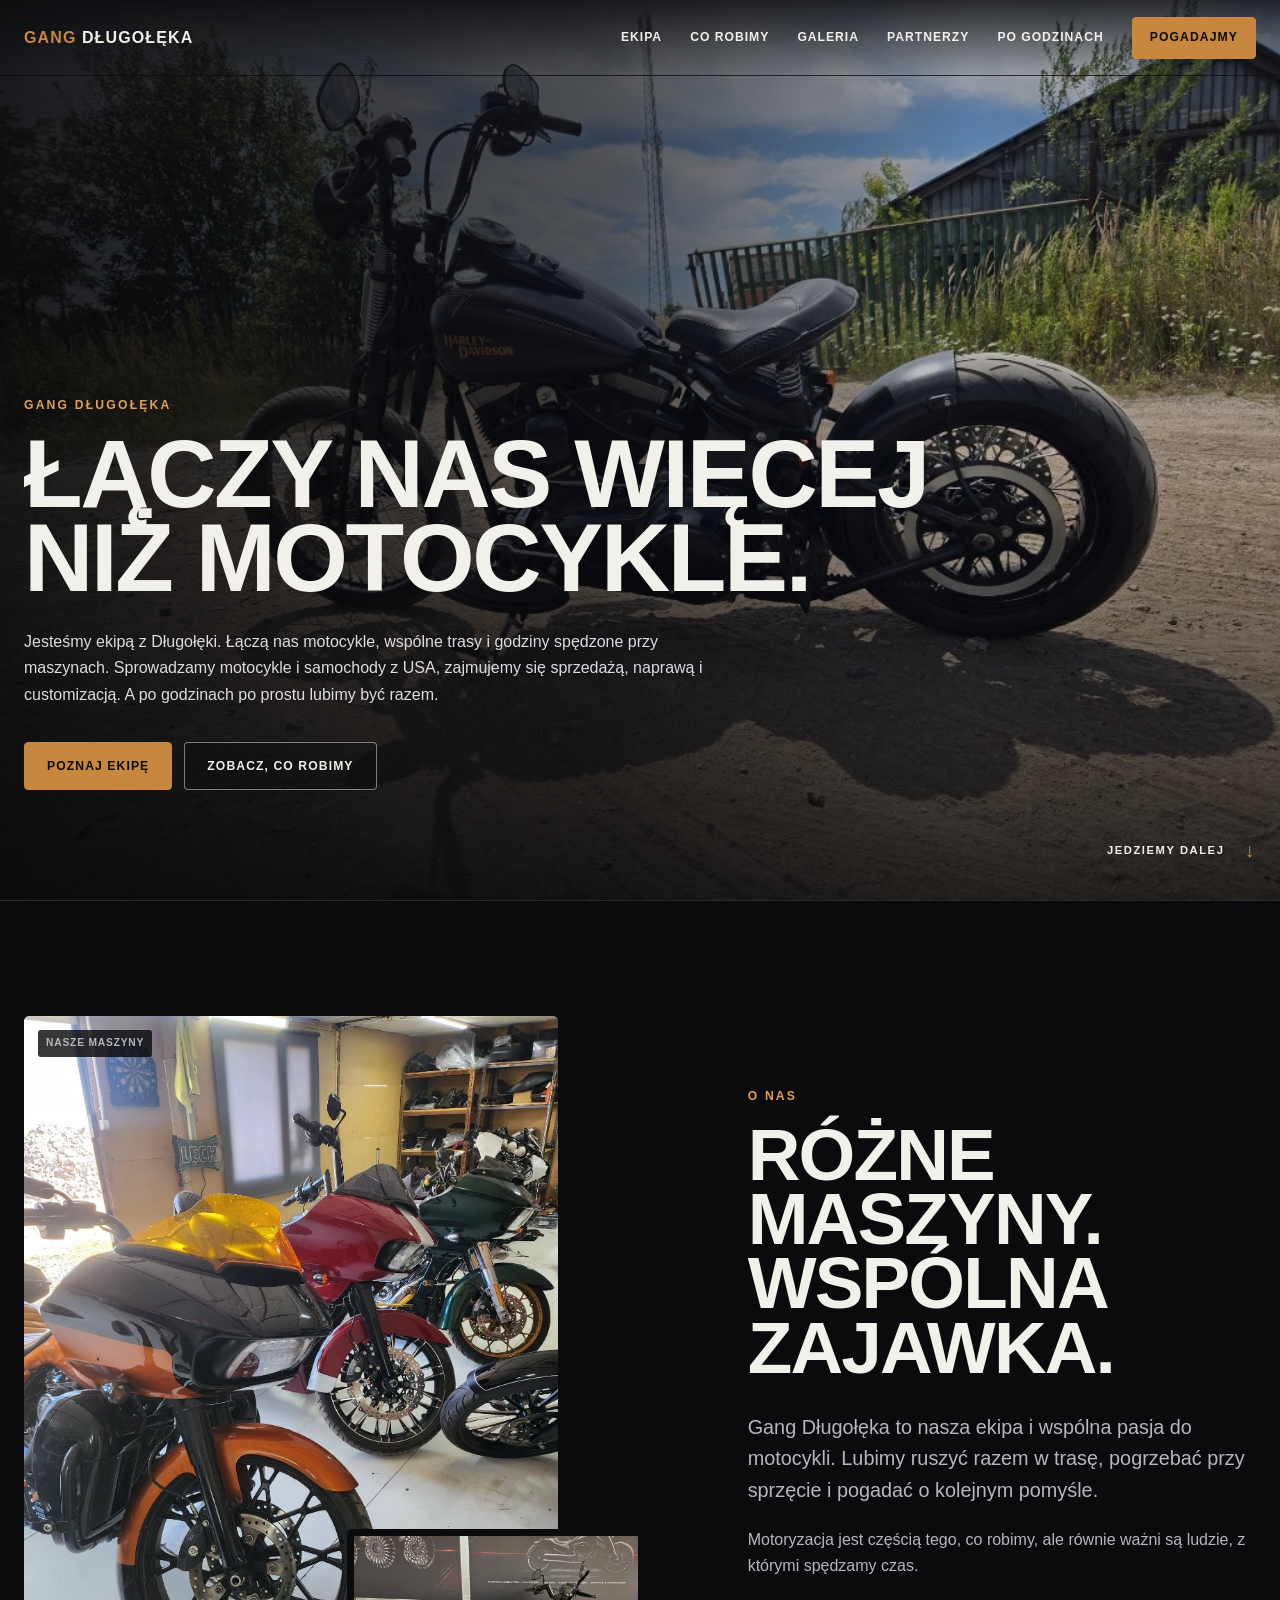
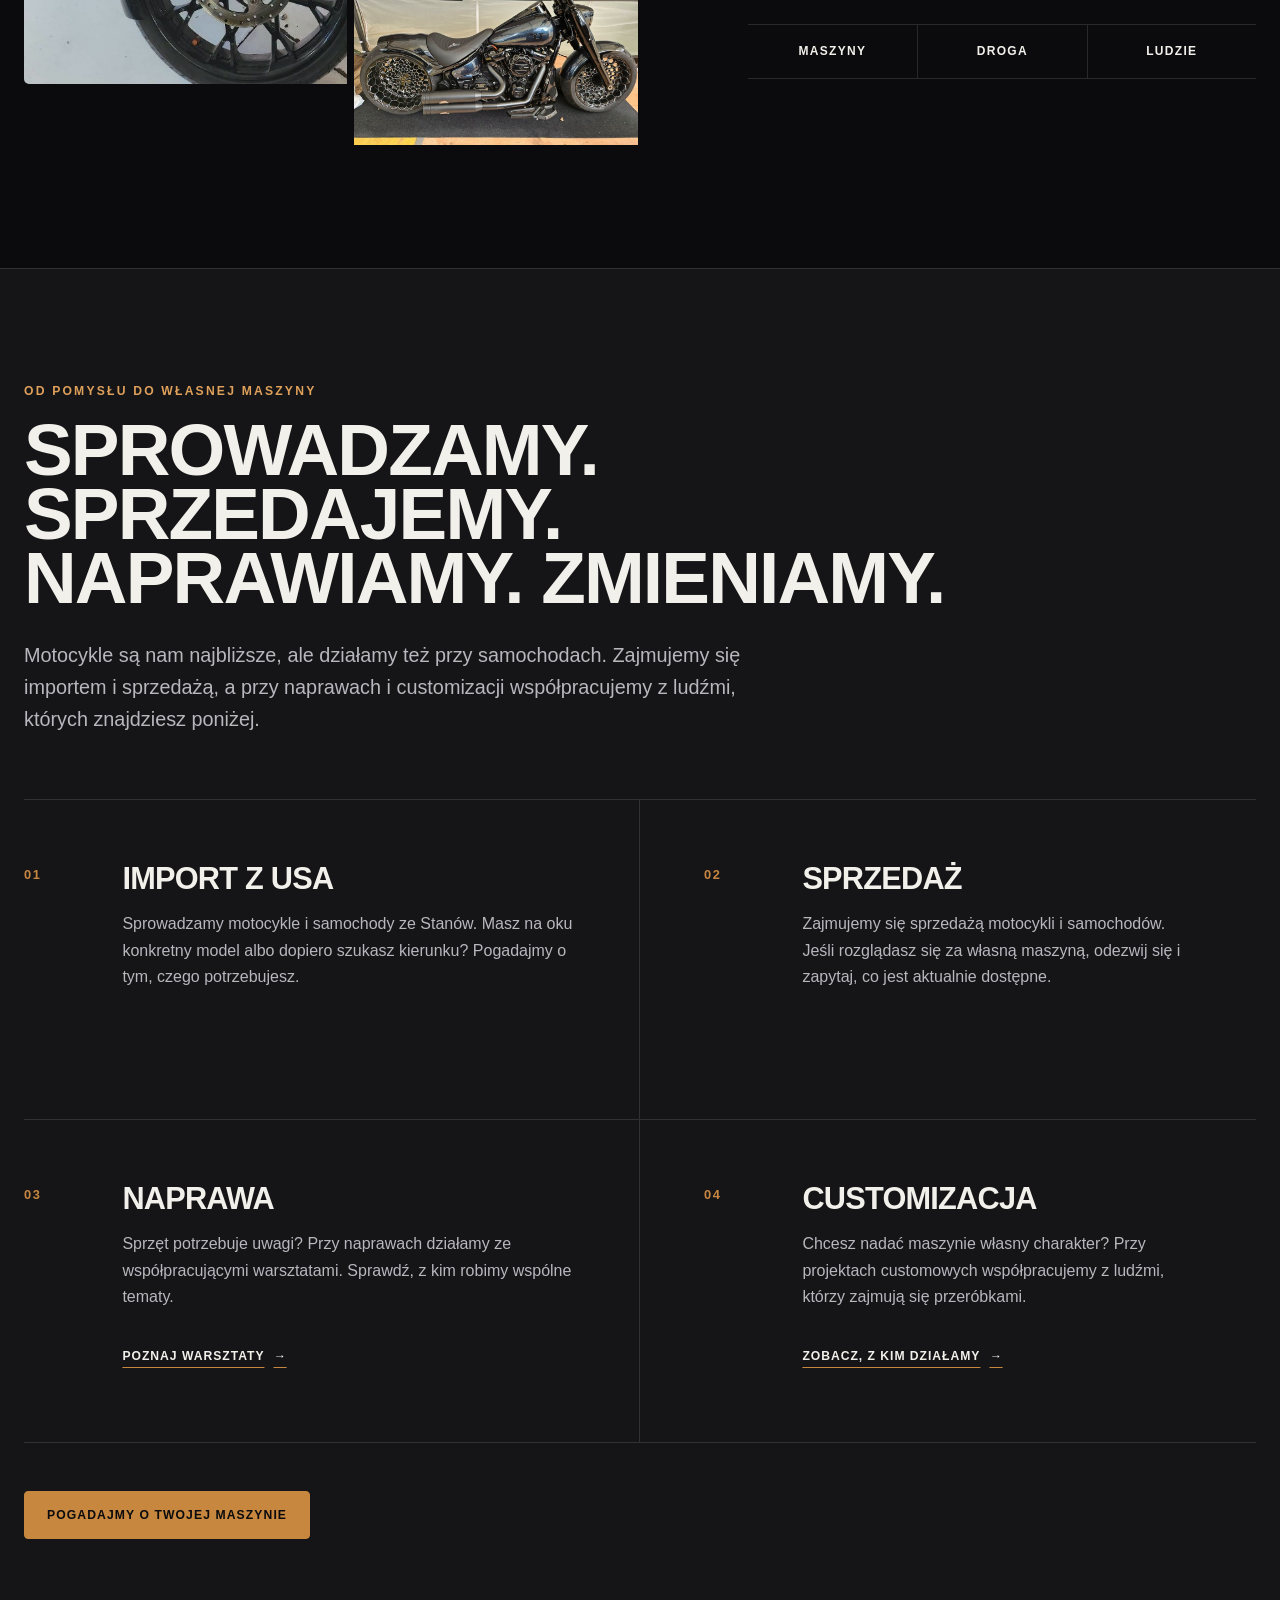
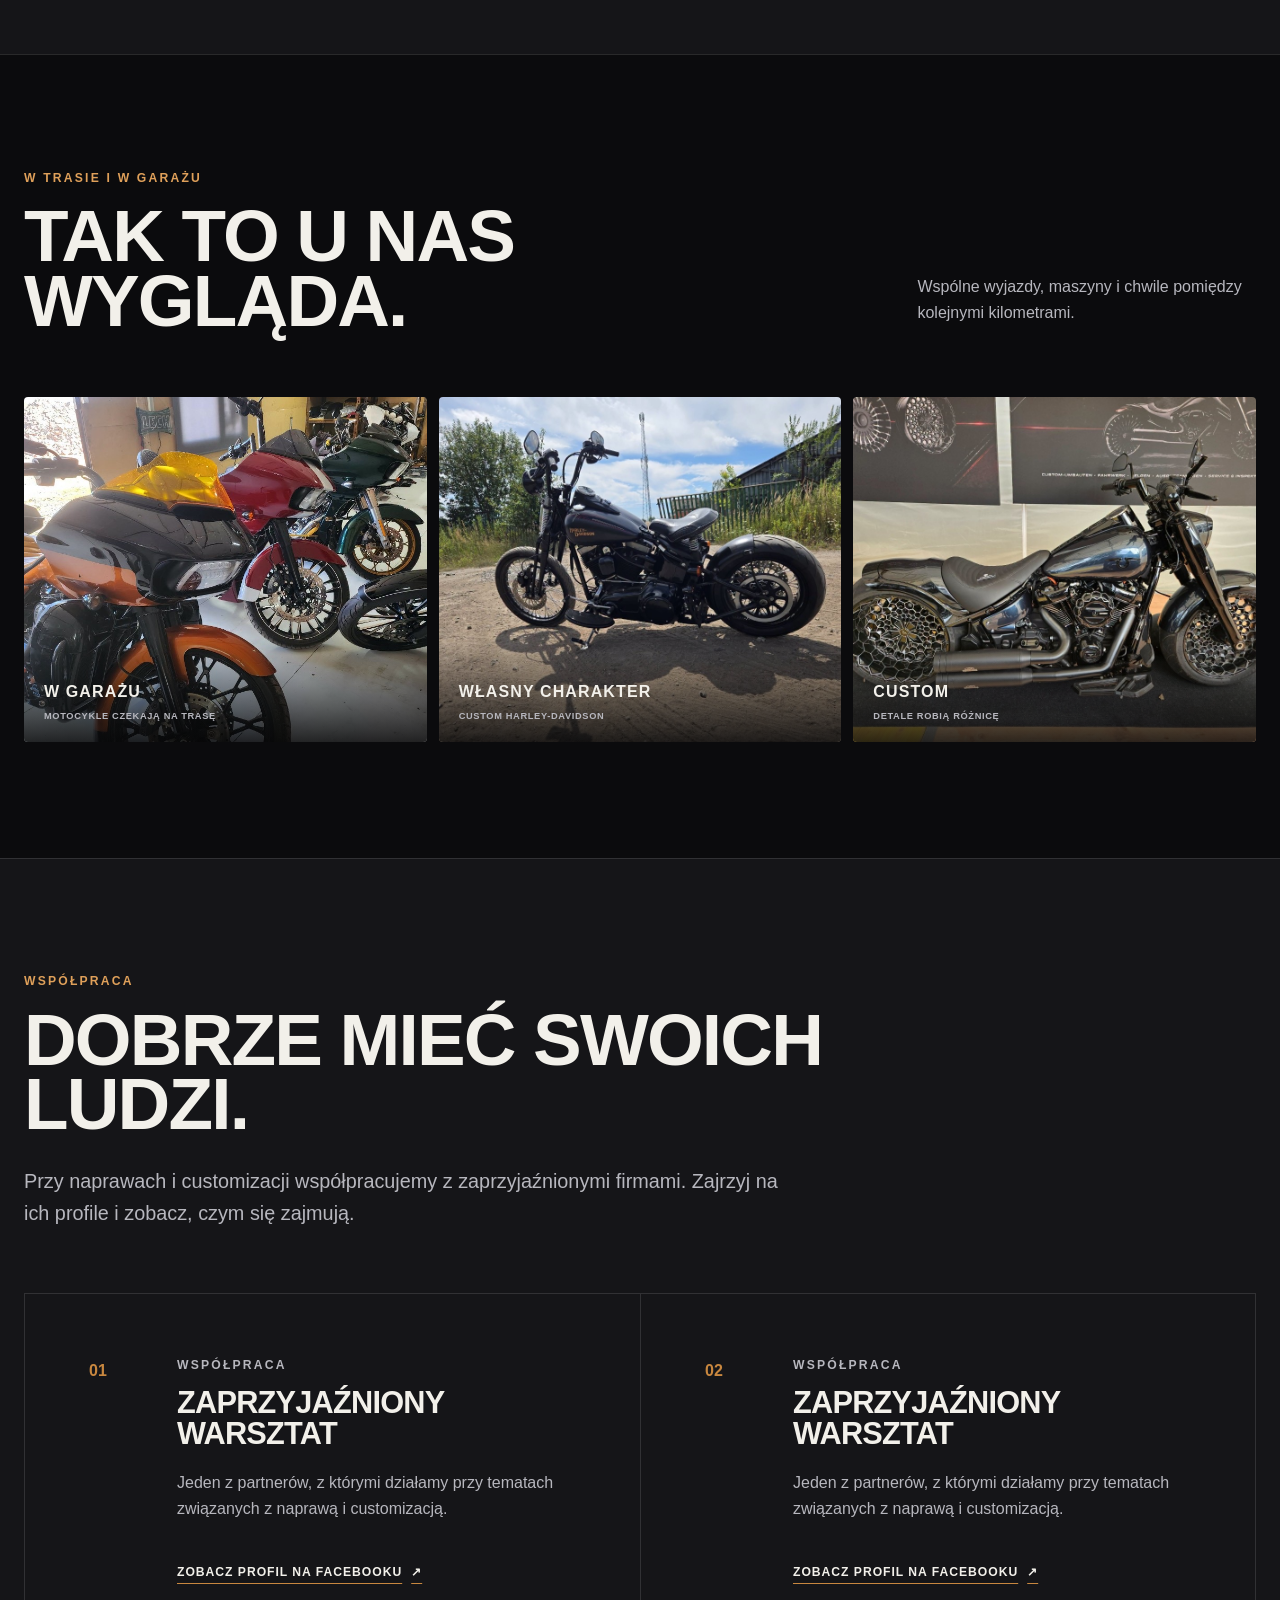
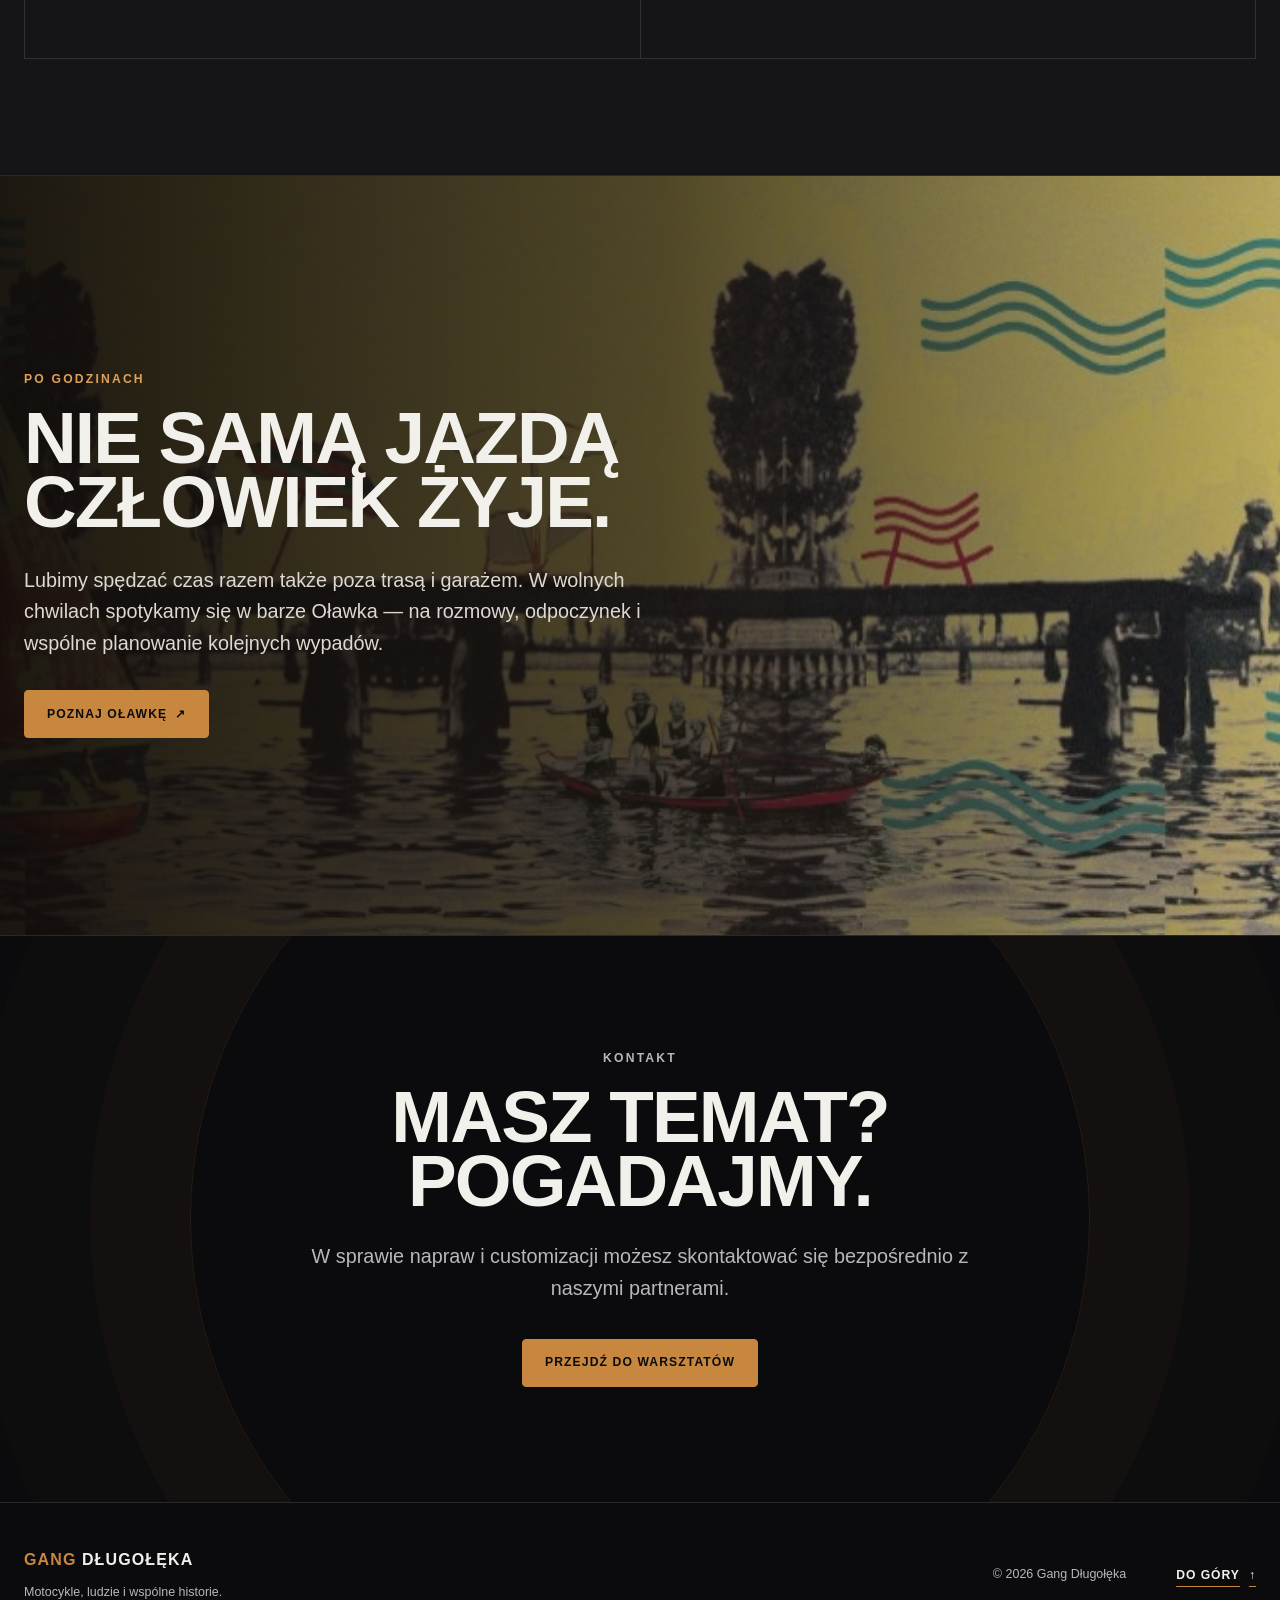
==== commit d3d02c59: "Usuń zdjęcia przedstawiające ludzi Co-authored-by: Cursor <cursoragent@cursor.com>" ====
--- a/index.html
+++ b/index.html
@@ -60,11 +60,11 @@
       <div class="container split">
         <div class="split__visual reveal">
           <figure class="media media--portrait">
-            <img src="assets/images/ekipa-bike-days.jpg" width="576" height="1024" alt="Ekipa Gangu Długołęka podczas Bike Days" loading="lazy">
-            <figcaption>Razem na Bike Days</figcaption>
+            <img src="assets/images/motocykle-w-garazu.jpg" width="768" height="1024" alt="Motocykle ekipy ustawione w garażu" loading="lazy">
+            <figcaption>Nasze maszyny</figcaption>
           </figure>
           <figure class="media media--inset">
-            <img src="assets/images/ekipa-w-trasie.jpg" width="1024" height="768" alt="Ekipa podczas postoju na wspólnej trasie" loading="lazy">
+            <img src="assets/images/custom-bike-show.jpg" width="1024" height="768" alt="Customowy motocykl prezentowany na wydarzeniu" loading="lazy">
           </figure>
         </div>
         <div class="split__copy reveal">
@@ -132,33 +132,17 @@
           <p>Wspólne wyjazdy, maszyny i chwile pomiędzy kolejnymi kilometrami.</p>
         </div>
         <div class="gallery">
-          <a class="gallery__item gallery__item--wide reveal" href="assets/images/ekipa-w-trasie.jpg" data-gallery-item data-caption="Wspólny postój na trasie">
-            <img src="assets/images/ekipa-w-trasie.jpg" width="1024" height="768" alt="Pięciu członków ekipy podczas postoju przy motocyklach" loading="lazy">
-            <span>W trasie <small>wspólny postój</small></span>
-          </a>
-          <a class="gallery__item gallery__item--tall reveal" href="assets/images/ekipa-bike-days.jpg" data-gallery-item data-caption="Ekipa na Bike Days">
-            <img src="assets/images/ekipa-bike-days.jpg" width="576" height="1024" alt="Siedmiu członków ekipy pod bramą Bike Days" loading="lazy">
-            <span>Bike Days <small>razem na wydarzeniu</small></span>
-          </a>
           <a class="gallery__item reveal" href="assets/images/motocykle-w-garazu.jpg" data-gallery-item data-caption="Motocykle w garażu">
             <img src="assets/images/motocykle-w-garazu.jpg" width="768" height="1024" alt="Trzy motocykle ustawione w garażu" loading="lazy">
             <span>W garażu <small>motocykle czekają na trasę</small></span>
           </a>
-          <a class="gallery__item reveal" href="assets/images/motocyklista-na-wyjezdzie.jpg" data-gallery-item data-caption="Gotowy na kolejne kilometry">
-            <img src="assets/images/motocyklista-na-wyjezdzie.jpg" width="576" height="1024" alt="Motocyklista w stroju przeciwdeszczowym stojący przy motocyklach" loading="lazy">
-            <span>Na wyjeździe <small>bez względu na pogodę</small></span>
-          </a>
-          <a class="gallery__item gallery__item--wide reveal" href="assets/images/custom-harley.jpg" data-gallery-item data-caption="Harley-Davidson w customowym wydaniu">
+          <a class="gallery__item reveal" href="assets/images/custom-harley.jpg" data-gallery-item data-caption="Harley-Davidson w customowym wydaniu">
             <img src="assets/images/custom-harley.jpg" width="1024" height="768" alt="Czarny customowy Harley-Davidson sfotografowany z boku" loading="lazy">
             <span>Własny charakter <small>custom Harley-Davidson</small></span>
           </a>
           <a class="gallery__item reveal" href="assets/images/custom-bike-show.jpg" data-gallery-item data-caption="Customowy motocykl prezentowany na wydarzeniu">
             <img src="assets/images/custom-bike-show.jpg" width="1024" height="768" alt="Czarny customowy motocykl z ozdobnymi kołami" loading="lazy">
             <span>Custom <small>detale robią różnicę</small></span>
-          </a>
-          <a class="gallery__item reveal" href="assets/images/bike-week-portret.jpg" data-gallery-item data-caption="Motocyklowy klimat Bike Week">
-            <img src="assets/images/bike-week-portret.jpg" width="765" height="1024" alt="Uczestnik Bike Week w czapce i pomarańczowej koszulce" loading="lazy">
-            <span>Bike Week <small>motocyklowy klimat</small></span>
           </a>
         </div>
       </div>
